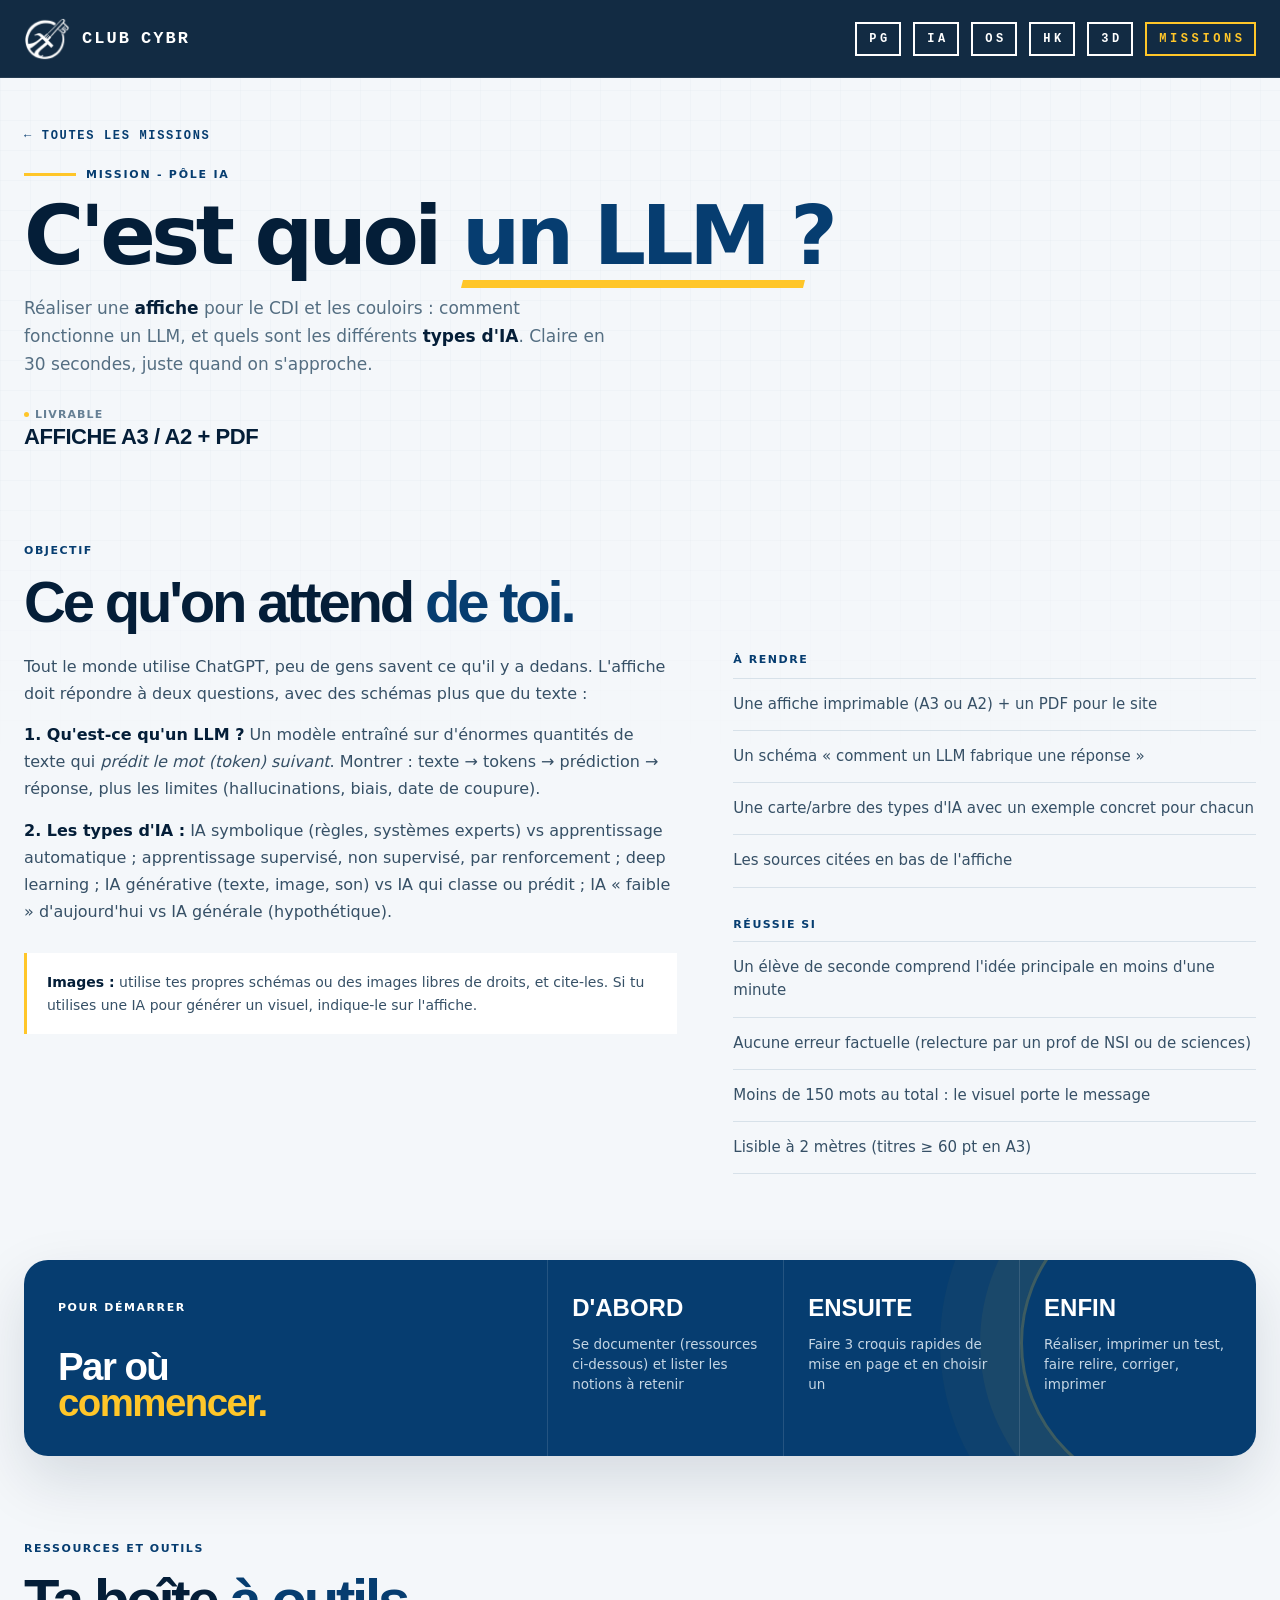
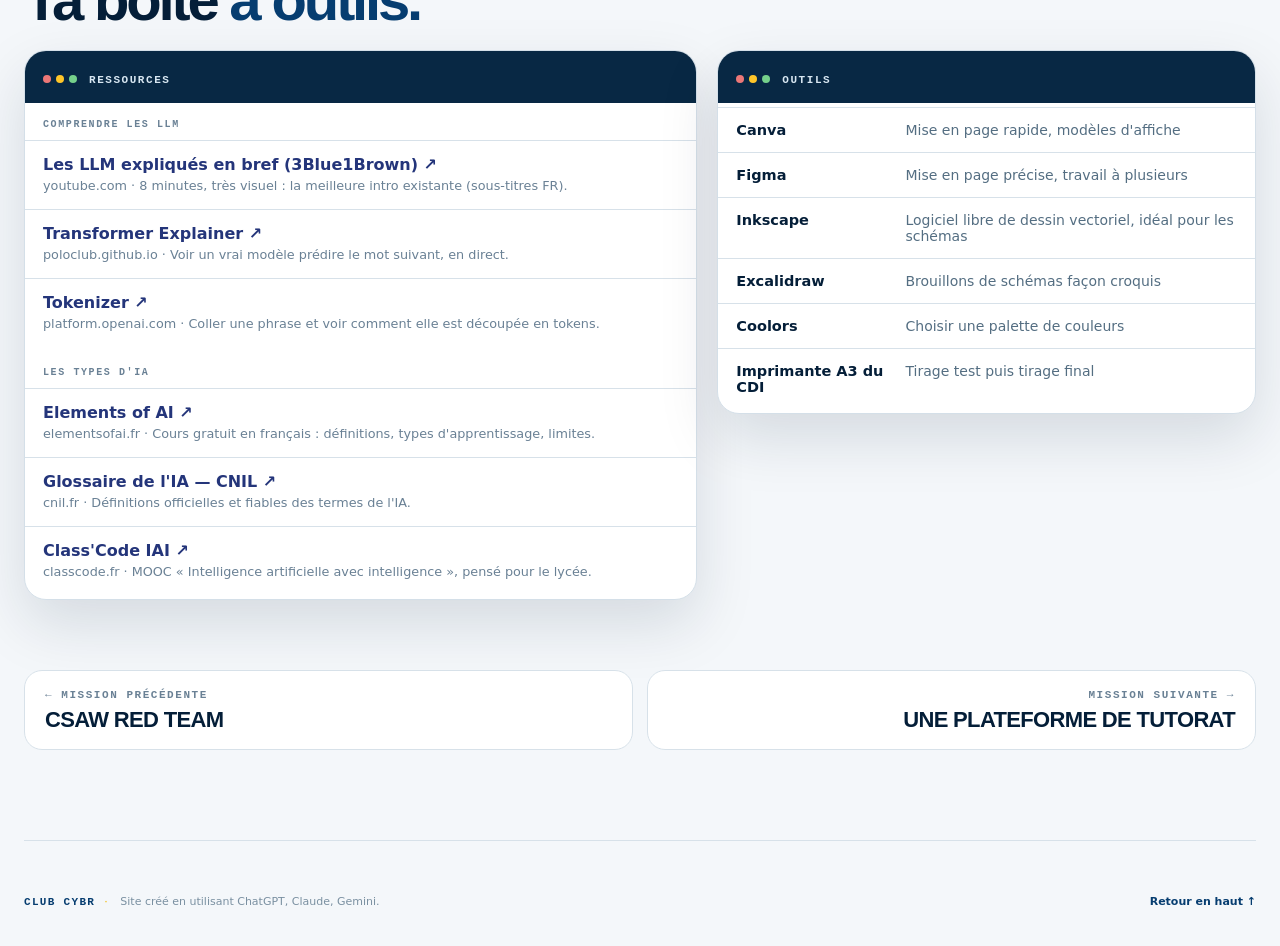
==== mission-affiche/index.html @ bc1d21cd "Add missions section and related assets Co-Authored-By: Claude Haiku 4.5 <noreply@anthropic.com>" ====
<!DOCTYPE html>
<html lang="fr">
<head>
  <meta charset="utf-8">
  <meta name="viewport" content="width=device-width, initial-scale=1">
  <meta name="theme-color" content="#063d70">
  <meta name="description" content="Réaliser une affiche pour le CDI et les couloirs : comment fonctionne un LLM, et quels sont les différents types d&#x27;IA. Claire en 30 secondes, juste quand on s&#x27;approche.">
  <title>C&#x27;est quoi un LLM ? — Club CYBR</title>
  
  <style>
:root {
  --navy:#063d70;
  --navy-deep:#041e38;
  --gold:#ffc629;
  --gold-2:#f2b800;
  --ice:#f4f7fa;
  --ink:#092a45;
  --muted:#6a8195;
  --line:#d7e1e9;
  --shadow:0 24px 60px rgba(4,30,56,.13);
  --dot:#d5dae5;
  --panel:#fff;
  --edge:#79839a;
  --accent:#24357a;
}
@media (prefers-color-scheme:dark) {
  :root {
    --dot:#232a3a;
    --panel:#1a2030;
    --ink:#e8ecf5;
    --muted:#9aa4ba;
    --line:#2a3247;
    --edge:#7f8aa6;
    --accent:#8fb0ff;
  }
}
* { box-sizing:border-box }
html { scroll-behavior:smooth }
body {
  margin:0;
  color:var(--ink);
  font-family:Inter,ui-sans-serif,system-ui,-apple-system,"Segoe UI",sans-serif;
  background:var(--ice);
  overflow-x:hidden;
}
a { text-decoration:none; color:inherit }
button { font:inherit }
.page-width { width:min(1240px,calc(100% - 48px)); margin-inline:auto }
/* --- Fond décoratif --- */
.bg-grid {
  position:fixed;
  inset:0;
  pointer-events:none;
  opacity:.16;
  background-image:linear-gradient(rgba(5,61,112,.12) 1px,transparent 1px),linear-gradient(90deg,rgba(5,61,112,.12) 1px,transparent 1px);
  background-size:30px 30px;
  mask-image:linear-gradient(to bottom,black 0 55%,transparent 90%);
  z-index:-3;
}
.bg-circuit {
  position:fixed;
  pointer-events:none;
  z-index:-2;
  opacity:.34;
}
.bg-circuit::before, .bg-circuit::after {
  content:"";
  position:absolute;
  background:var(--gold);
  box-shadow:0 0 0 5px rgba(255,198,41,.06);
}
.bg-circuit-a {
  width:320px;
  height:240px;
  right:-60px;
  top:110px;
  border:3px solid rgba(6,61,112,.35);
  border-left:0;
  clip-path:polygon(18% 0,100% 0,100% 100%,0 100%,0 78%,18% 78%);
}
.bg-circuit-a::before {
  width:82px;
  height:3px;
  left:-20px;
  top:58px;
}
.bg-circuit-a::after {
  width:3px;
  height:72px;
  left:60px;
  bottom:-20px;
}
.bg-circuit-b {
  width:250px;
  height:210px;
  left:-80px;
  top:620px;
  border:3px solid rgba(6,61,112,.25);
  border-right:0;
  clip-path:polygon(0 0,82% 0,82% 20%,100% 20%,100% 100%,0 100%);
}
.bg-circuit-b::before {
  width:70px;
  height:3px;
  right:-20px;
  top:50px;
}
.bg-circuit-b::after {
  width:3px;
  height:52px;
  right:40px;
  top:-15px;
}
/* --- En-tête --- */
.site-header {
  position:sticky;
  top:0;
  z-index:30;
  height:78px;
  padding:0 max(24px,calc((100vw - 1240px)/2));
  display:flex;
  align-items:center;
  gap:32px;
  background:rgba(4,30,56,.94);
  backdrop-filter:blur(16px);
  border-bottom:1px solid rgba(255,255,255,.08);
  color:#fff;
}
.brand {
  display:flex;
  align-items:center;
  gap:12px;
  min-width:0;
}
.brand-logo { display:block; width:46px; height:46px }
.brand-text { display:flex; flex-direction:column; gap:2px }
.header-nav { display:flex; gap:12px; margin-left:auto }
.header-nav a {
  padding:9px calc(12px - .3em) 9px 12px;   /* le retrait à droite compense l'espacement après la dernière lettre */
  border:2px solid #fff;
  font:700 12px/1 "Courier New",ui-monospace,monospace;
  letter-spacing:.3em;
  text-transform:uppercase;
  color:#fff;
  transition:color .2s, border-color .2s;
}
.header-nav a:hover { color:var(--gold); border-color:var(--gold) }
.header-nav a:focus-visible { outline-color:var(--gold) }
@media (max-width:1020px) {
  .header-nav { gap:8px }
  .header-nav a { padding:8px calc(9px - .18em) 8px 9px; font-size:11px; letter-spacing:.18em }
}
/* --- Hero --- */
.hero {
  min-height:690px;
  display:grid;
  grid-template-columns:1.02fr .98fr;
  align-items:center;
  gap:50px;
  padding-top:46px;
  padding-bottom:70px;
}
.hero-copy { padding-top:15px }
.kicker {
  display:flex;
  align-items:center;
  gap:10px;
  color:var(--navy);
  font-size:11px;
  font-weight:900;
  letter-spacing:.16em;
}
.kicker-line { height:3px; width:52px; background:var(--gold) }
h1 {
  margin:17px 0 20px;
  font-size:clamp(48px,7vw,82px);
  line-height:.93;
  letter-spacing:-.055em;
  color:var(--navy-deep);
}
h1 em { font-style:normal; color:var(--navy); position:relative }
h1 em::after {
  content:"";
  position:absolute;
  left:0;
  right:8%;
  bottom:-5px;
  height:8px;
  background:var(--gold);
  z-index:-1;
  transform:skewX(-14deg);
}
.hero-lead {
  max-width:590px;
  font-size:17px;
  line-height:1.65;
  color:#546e82;
  margin:0;
}
.hero-cta {
  display:flex;
  flex-wrap:wrap;
  gap:12px;
  margin-top:27px;
}
.btn {
  display:inline-flex;
  align-items:center;
  gap:16px;
  min-height:48px;
  padding:0 18px;
  border-radius:11px;
  border:1px solid var(--navy);
  font-size:12px;
  font-weight:900;
  letter-spacing:.05em;
  text-transform:uppercase;
  transition:transform .18s,box-shadow .18s;
}
.btn span { font-size:17px }
.btn:hover { transform:translateY(-2px); box-shadow:0 12px 28px rgba(4,30,56,.12) }
.btn-gold { background:var(--gold); border-color:var(--gold-2); color:var(--navy-deep) }
.btn-outline { background:#fff; color:var(--navy) }
.hero-meta {
  display:flex;
  flex-wrap:wrap;
  gap:18px 24px;
  margin-top:27px;
  font-size:11px;
  color:#668095;
  font-weight:700;
}
.hero-meta b { font-size:16px; color:var(--navy) }
.hero-meta i {
  display:inline-block;
  width:5px;
  height:5px;
  border-radius:50%;
  background:var(--gold);
  margin:0 5px 1px 0;
}
.hero-visual {
  min-height:540px;
  position:relative;
  display:grid;
  place-items:center;
}
.hero-lines { position:absolute; background:var(--gold); opacity:.9 }
.hero-lines-top {
  width:270px;
  height:4px;
  top:54px;
  right:30px;
  box-shadow:60px 34px 0 var(--gold),115px 68px 0 var(--gold);
}
.hero-lines-left {
  height:250px;
  width:4px;
  left:62px;
  bottom:70px;
  box-shadow:38px 72px 0 var(--gold),76px 125px 0 var(--gold);
}
.chip-shell {
  width:min(390px,75vw);
  aspect-ratio:1;
  position:relative;
  background:#c1cbd3;
  padding:17px;
  border:3px solid #82909a;
  box-shadow:0 24px 50px rgba(5,36,61,.18);
  clip-path:polygon(8% 0,92% 0,100% 8%,100% 92%,92% 100%,8% 100%,0 92%,0 8%);
}
.chip-shell::before {
  content:"";
  position:absolute;
  inset:28px;
  border:1px solid #a2afb8;
  background:#d9e0e5;
}
.chip-board {
  position:absolute;
  inset:54px;
  border-radius:14px;
  overflow:hidden;
  background:linear-gradient(145deg,#fbfcfd,#e6ebef);
  border:1px solid #b5c1c9;
  display:grid;
  place-items:center;
}
.chip-inner-grid {
  position:absolute;
  inset:0;
  background-image:linear-gradient(rgba(9,42,69,.07) 1px,transparent 1px),linear-gradient(90deg,rgba(9,42,69,.07) 1px,transparent 1px);
  background-size:18px 18px;
}
.chip-label {
  position:relative;
  display:flex;
  flex-direction:column;
  align-items:center;
  color:var(--navy);
}
.chip-pad {
  position:absolute;
  width:15px;
  height:15px;
  background:var(--gold);
  box-shadow:0 0 0 4px rgba(255,198,41,.13);
}
.pad-1 { left:18%; top:18% }
.pad-2 { right:18%; top:18% }
.pad-3 { left:18%; bottom:18% }
.pad-4 { right:18%; bottom:18% }
.chip-pins {
  position:absolute;
  z-index:2;
  background:repeating-linear-gradient(90deg,var(--gold) 0 8px,transparent 8px 18px);
}
.pins-top, .pins-bottom { left:18px; right:18px; height:18px }
.pins-top { top:-13px }
.pins-bottom { bottom:-13px }
.pins-left, .pins-right {
  top:18px;
  bottom:18px;
  width:18px;
  background:repeating-linear-gradient(0deg,var(--gold) 0 8px,transparent 8px 18px);
}
.pins-left { left:-13px }
.pins-right { right:-13px }
/* --- Pôles --- */
.poles { padding-top:72px }
.section-topline {
  display:flex;
  align-items:end;
  justify-content:space-between;
  gap:30px;
  margin-bottom:24px;
}
.section-topline>div:first-child {
  display:flex;
  align-items:center;
  gap:10px;
  flex-wrap:wrap;
}
.section-num {
  font:900 12px "Courier New",monospace;
  color:var(--gold-2);
  background:var(--navy);
  padding:8px 10px;
}
.section-label {
  font-size:11px;
  font-weight:900;
  letter-spacing:.14em;
  color:var(--navy);
  text-transform:uppercase;
}
.section-topline p {
  max-width:520px;
  margin:0;
  color:#71879a;
  font-size:13px;
  line-height:1.5;
}
.section-topline strong { color:var(--navy) }
.pole-grid { display:grid; grid-template-columns:repeat(12,1fr); gap:14px }
.pole {
  position:relative;
  border:0;
  padding:0;
  overflow:hidden;
  cursor:pointer;
  min-height:270px;
  background:var(--navy);
  text-align:left;
  border-radius:18px;
  box-shadow:var(--shadow);
  isolation:isolate;
  transition:transform .2s ease,box-shadow .2s ease;
}
.pole:hover { transform:translateY(-5px); box-shadow:0 30px 70px rgba(4,30,56,.2) }
.pole:nth-child(1) { grid-column:span 5; min-height:390px }
.pole:nth-child(2) { grid-column:span 7; min-height:250px }
.pole:nth-child(3) { grid-column:span 4 }
.pole:nth-child(4) { grid-column:span 4 }
.pole:nth-child(5) { grid-column:span 4 }
.pole img {
  position:absolute;
  inset:0;
  width:100%;
  height:100%;
  object-fit:cover;
  filter:saturate(.96) contrast(1.02);
  transform:scale(1.01);
  transition:transform .5s ease;
}
.pole:hover img { transform:scale(1.05) }
.pole-overlay {
  position:absolute;
  inset:0;
  background:linear-gradient(120deg,rgba(4,30,56,.92),rgba(4,30,56,.2) 72%),linear-gradient(0deg,rgba(4,30,56,.3),transparent 40%);
  z-index:1;
}
.pole-content {
  position:absolute;
  inset:0;
  z-index:2;
  color:#fff;
  padding:20px;
  display:flex;
  flex-direction:column;
}
.pole-top {
  display:flex;
  align-items:center;
  justify-content:space-between;
  gap:10px;
}
.pole-top b {
  display:grid;
  place-items:center;
  min-width:46px;
  height:38px;
  border:1px solid var(--gold);
  color:var(--gold);
  font:900 14px/1 "Courier New",monospace;
  padding:0 7px;
}
.pole-top span { font:900 9px/1 "Courier New",monospace; letter-spacing:.15em; color:#c3d8e8 }
.pole-top .available { color:var(--gold) }
.pole strong {
  margin-top:auto;
  font:900 clamp(28px,3.6vw,43px)/.9 "Arial Narrow",Inter,sans-serif;
  letter-spacing:-.045em;
  text-transform:uppercase;
}
.pole-caption { margin-top:9px; color:#d4e3ee; font-size:12px }
.pole-arrow {
  position:absolute;
  right:17px;
  bottom:14px;
  font-size:28px;
  color:var(--gold);
  font-weight:800;
}
/* --- Le principe --- */
.principle { padding-top:86px }
.principle-card {
  background:var(--navy);
  color:#fff;
  border-radius:24px;
  box-shadow:var(--shadow);
  display:grid;
  grid-template-columns:1fr 1.35fr;
  overflow:hidden;
  position:relative;
}
.principle-card::after {
  content:"";
  position:absolute;
  right:-70px;
  top:-70px;
  width:300px;
  height:300px;
  border:3px solid rgba(255,198,41,.22);
  border-radius:50%;
  box-shadow:0 0 0 40px rgba(255,198,41,.05),0 0 0 80px rgba(255,198,41,.03);
}
.principle-title { padding:36px 34px; border-right:1px solid rgba(255,255,255,.12) }
.principle-title .section-label { color:#fff }
.principle-title h2 {
  font:900 clamp(28px,3vw,44px)/.92 "Arial Narrow",Inter,sans-serif;
  letter-spacing:-.04em;
  margin:34px 0 0;
}
.principle-title h2 em { font-style:normal; color:var(--gold) }
.steps {
  display:grid;
  grid-template-columns:repeat(3,1fr);
  position:relative;
  z-index:1;
}
.step { padding:36px 24px; border-right:1px solid rgba(255,255,255,.12) }
.step:last-child { border-right:0 }
.step span {
  display:inline-flex;
  color:var(--gold);
  border:1px solid rgba(255,198,41,.5);
  width:36px;
  height:30px;
  align-items:center;
  justify-content:center;
  font:900 11px "Courier New",monospace;
}
.step strong {
  display:block;
  font:900 24px/1 "Arial Narrow",Inter,sans-serif;
  text-transform:uppercase;
  margin-top:38px;
}
.step p {
  font-size:12px;
  line-height:1.5;
  color:#c5d6e4;
  max-width:210px;
}
/* --- Parcours (graphe) --- */
.curriculum { padding-top:105px }
.curriculum-intro { align-items:center }
.curriculum-intro h2 {
  flex-basis:100%;
  margin:9px 0 0;
  font:900 clamp(34px,5vw,58px)/.9 "Arial Narrow",Inter,sans-serif;
  color:var(--navy-deep);
  letter-spacing:-.055em;
}
.curriculum-intro h2 em { font-style:normal; color:var(--navy) }
.graph-frame {
  border-radius:22px;
  background:#fff;
  border:1px solid #d4dfe8;
  box-shadow:var(--shadow);
  display:block;
  overflow:hidden;   /* arrondit aussi les coins de l'en-tête et du pied */
}
.graph-header {
  height:52px;
  background:#082844;
  color:#d8e7f2;
  display:flex;
  align-items:center;
  justify-content:space-between;
  padding:0 18px;
  gap:15px;
}
.terminal-dot {
  width:8px;
  height:8px;
  border-radius:50%;
  display:inline-block;
  margin-right:5px;
}
.terminal-dot.red { background:#ec7777 }
.terminal-dot.yellow { background:var(--gold) }
.terminal-dot.green { background:#75d18b }
.graph-header strong { font:900 11px "Courier New",monospace; letter-spacing:.14em; margin-left:7px }
.graph-stage {
  position:relative;
  overflow:hidden;
  min-height:80vh;
  background:radial-gradient(circle at 50% 0,rgba(10,75,132,.05),transparent 48%),#f9fbfc;
}
.cy {
  position:absolute;
  inset:0;
  background-image:radial-gradient(var(--dot) 1px,transparent 1px);
  background-size:22px 22px;
}
.recenter {
  position:absolute;
  top:12px;
  left:12px;
  display:grid;
  place-items:center;
  width:38px;
  height:38px;
  padding:0;
  color:var(--ink);
  background:var(--panel);
  border:1px solid var(--line);
  border-radius:10px;
  cursor:pointer;
}
.recenter:hover { border-color:var(--accent) }
:focus-visible { outline:2px solid var(--accent); outline-offset:2px }
.legend {
  display:flex;
  flex-wrap:wrap;
  gap:6px 18px;
  margin:0;
  padding:12px 18px;
  list-style:none;
  font-size:.8rem;
  color:var(--muted);
  background:var(--panel);
  border-top:1px solid var(--line);
}
.legend li { display:flex; align-items:center; gap:6px }
.legend i, .chip i {
  width:11px;
  height:11px;
  border-radius:3px;
  border:1.5px solid;
  display:inline-block;
}
.panel {
  position:absolute;
  top:0;
  right:0;
  bottom:0;
  width:clamp(300px,28%,420px);
  box-sizing:border-box;
  padding:24px 22px;
  overflow:auto;
  background:var(--panel);
  border-left:1px solid var(--line);
  box-shadow:-8px 0 24px rgba(0,0,0,.08);
  transform:translateX(105%);
  transition:transform .25s ease;
  z-index:10;
}
.panel.open { transform:none }
.panel h2 { margin:0 28px 10px 0; font-size:1.4rem; line-height:1.25 }
.panel h3 { margin:22px 0 8px; font-size:.95rem }
.x {
  position:absolute;
  top:12px;
  right:12px;
  width:32px;
  height:32px;
  padding:0;
  font-size:1.2rem;
  line-height:1;
}
.chips {
  display:flex;
  flex-wrap:wrap;
  gap:8px;
  margin:0;
}
.chip {
  display:inline-flex;
  align-items:center;
  gap:6px;
  padding:2px 10px;
  font-size:.82rem;
  color:var(--muted);
  border:1px solid var(--line);
  border-radius:99px;
}
.desc { margin:14px 0 0 }
.res { margin:0; padding:0; list-style:none }
.res li { padding:8px 0; border-top:1px solid var(--line) }
.res a {
  display:inline-flex;
  align-items:center;
  gap:6px;
  color:var(--accent);
  font-weight:700;
  text-decoration:none;
}
.res a:hover { text-decoration:underline }
.none, .res .off { color:var(--muted) }
.res-note { margin:3px 0 0; font-size:.8rem; color:var(--muted); line-height:1.4 }
@media (max-width:720px) {
  .panel {
    top:auto;
    left:0;
    width:auto;
    max-height:46vh;
    border-left:0;
    border-top:1px solid var(--line);
    border-radius:16px 16px 0 0;
    transform:translateY(105%);
  }
}
@media (prefers-reduced-motion:reduce) {
  .panel { transition:none }
}
/* --- Pied de page --- */
.site-footer {
  display:flex;
  justify-content:space-between;
  gap:20px;
  padding:54px 0 38px;
  margin-top:90px;
  border-top:1px solid var(--line);
  font-size:11px;
  color:#7a90a1;
}
.site-footer strong { color:var(--navy); letter-spacing:.12em; font-family:"Courier New",ui-monospace,monospace }
.site-footer span { margin:0 9px; color:var(--gold-2) }
.site-footer a { font-weight:800; color:var(--navy) }
@media (max-width:1020px) {
  .hero { grid-template-columns:1fr; gap:0; padding-top:35px }
  .hero-visual { order:-1; min-height:480px }
  .hero-copy { padding-top:0 }
  .pole-grid { grid-template-columns:repeat(6,1fr) }
  .pole:nth-child(1) { grid-column:span 3; min-height:340px }
  .pole:nth-child(2) { grid-column:span 3; min-height:340px }
  .pole:nth-child(n/**/+3) { grid-column:span 2 }
  .principle-card { grid-template-columns:1fr }
  .principle-title { border-right:0; border-bottom:1px solid rgba(255,255,255,.12) }
}
@media (max-width:720px) {
  .page-width { width:min(100% - 28px,1240px) }
  .site-header { padding:0 14px; gap:13px; height:68px }
  .header-nav { display:none }
  .hero { min-height:auto; padding:36px 0 45px }
  .hero-visual { min-height:360px }
  .chip-shell { width:min(300px,74vw) }
  .chip-board { inset:42px }
  .hero-lines-top { top:22px; right:12px }
  .hero-lines-left { left:20px; bottom:20px }
  .hero-meta { gap:10px 16px }
  .poles { padding-top:45px }
  .section-topline { align-items:flex-start; flex-direction:column }
  .pole-grid { grid-template-columns:1fr }
  .pole:nth-child(1), .pole:nth-child(2), .pole:nth-child(n/**/+3) { grid-column:1; min-height:270px }
  .principle { padding-top:54px }
  .steps { grid-template-columns:1fr }
  .step { border-right:0; border-bottom:1px solid rgba(255,255,255,.12) }
  .step:last-child { border-bottom:0 }
  .curriculum { padding-top:70px }
  .curriculum-intro h2 { font-size:44px }
  .site-footer { flex-direction:column; margin-top:60px }
}
@media (prefers-reduced-motion:reduce) {
  html { scroll-behavior:auto }
  .btn, .pole, .pole img { transition:none }
}
.brand-text strong {
  display:flex;
  align-items:center;
  gap:10px;
  font:900 17px/1 "Courier New",ui-monospace,monospace;
  letter-spacing:.12em;
}
.brand-text strong span { display:inline-block; font:inherit }
.pole.selected { outline:3px solid var(--gold); outline-offset:3px }
@media (max-width:720px) {
  .brand-text strong { font-size:15px; gap:8px }
  .brand-logo { width:40px; height:40px }
}
.chip-label span, .chip-label b { font:900 35px/.95 "Courier New",ui-monospace,monospace; letter-spacing:.08em }
@media (max-width:720px) {
  .chip-label span, .chip-label b { font-size:27px }
}
  </style>
  <link rel="stylesheet" href="../missions.css">
</head>
<body>
  <div class="bg-grid" aria-hidden="true"></div>
  <header class="site-header">
<div class="brand">
  <a href="https://www.pisurquatre.xyz/" aria-label="Site Pi sur quatre">
    <img class="brand-logo" src="../assets/logo2-blanc.png" alt="" width="46" height="46">
  </a>
  <a class="brand-text" href="../index.html#accueil" aria-label="Club CYBR, retour à l'accueil">
    <strong><span>CLUB</span><span>CYBR</span></strong>
  </a>
</div>
    <nav class="header-nav" aria-label="Navigation principale">
      <a href="../index.html#parcours-programmation">PG</a>
      <a href="../index.html#parcours-ia">IA</a>
      <a href="../index.html#parcours-os">OS</a>
      <a href="../index.html#parcours-hacking">HK</a>
      <a href="../index.html#parcours-3D">3D</a>
        <a class="nav-ms" href="../index.html#missions">MISSIONS</a>
      </nav>
  </header>

  <main class="m-page" id="haut">
  <section class="m-hero page-width">
    <a class="back-link" href="../index.html#missions">← TOUTES LES MISSIONS</a>
    <div class="kicker"><span class="kicker-line"></span> MISSION - PÔLE IA</div>
    <h1>C'est quoi <em>un LLM ?</em></h1>
    <div class="hero-lead"><p>Réaliser une <strong>affiche</strong> pour le CDI et les couloirs : comment fonctionne un LLM, et quels sont les différents <strong>types d'IA</strong>. Claire en 30 secondes, juste quand on s'approche.</p></div>
    <div class="m-facts"><div><i></i>LIVRABLE<b>affiche A3 / A2 + PDF</b></div></div>
  </section>

  <section class="m-sec page-width">
    <div class="section-topline curriculum-intro"><div><span class="section-label">OBJECTIF</span><h2>Ce qu'on attend <em>de toi.</em></h2></div></div>
    <div class="m-body">
      <div><div class="m-prose"><p>Tout le monde utilise ChatGPT, peu de gens savent ce qu'il y a dedans. L'affiche doit répondre à deux questions, avec des schémas plus que du texte :</p>
<p><strong>1. Qu'est-ce qu'un LLM ?</strong> Un modèle entraîné sur d'énormes quantités de texte qui <em>prédit le mot (token) suivant</em>. Montrer : texte → tokens → prédiction → réponse, plus les limites (hallucinations, biais, date de coupure).</p>
<p><strong>2. Les types d'IA :</strong> IA symbolique (règles, systèmes experts) vs apprentissage automatique ; apprentissage supervisé, non supervisé, par renforcement ; deep learning ; IA générative (texte, image, son) vs IA qui classe ou prédit ; IA « faible » d'aujourd'hui vs IA générale (hypothétique).</p></div><div class="m-note"><p><strong>Images :</strong> utilise tes propres schémas ou des images libres de droits, et cite-les. Si tu utilises une IA pour générer un visuel, indique-le sur l'affiche.</p></div></div>
      <div class="m-side"><span class="section-label">À rendre</span><ul class="m-list"><li>Une affiche imprimable (A3 ou A2) + un PDF pour le site</li><li>Un schéma « comment un LLM fabrique une réponse »</li><li>Une carte/arbre des types d'IA avec un exemple concret pour chacun</li><li>Les sources citées en bas de l'affiche</li></ul><div class="m-ok"><span class="section-label">Réussie si</span><ul class="m-list"><li>Un élève de seconde comprend l'idée principale en moins d'une minute</li><li>Aucune erreur factuelle (relecture par un prof de NSI ou de sciences)</li><li>Moins de 150 mots au total : le visuel porte le message</li><li>Lisible à 2 mètres (titres ≥ 60 pt en A3)</li></ul></div></div>
    </div>
  </section>
  
  <section class="principle page-width">
    <div class="principle-card">
      <div class="principle-title"><span class="section-label">POUR DÉMARRER</span><h2>Par où<br><em>commencer.</em></h2></div>
      <div class="steps m-steps" style="--n:3"><div class="step"><strong>D'abord</strong><p>Se documenter (ressources ci-dessous) et lister les notions à retenir</p></div><div class="step"><strong>Ensuite</strong><p>Faire 3 croquis rapides de mise en page et en choisir un</p></div><div class="step"><strong>Enfin</strong><p>Réaliser, imprimer un test, faire relire, corriger, imprimer</p></div></div>
    </div>
  </section>
  
  <section class="m-sec page-width">
    <div class="section-topline curriculum-intro"><div><span class="section-label">RESSOURCES ET OUTILS</span><h2>Ta boîte <em>à outils.</em></h2></div></div>
    <div class="m-two"><div class="graph-frame m-frame">
        <div class="graph-header"><div><span class="terminal-dot red"></span><span class="terminal-dot yellow"></span><span class="terminal-dot green"></span><strong>RESSOURCES</strong></div></div>
        <div class="res-group">COMPRENDRE LES LLM</div>
<ul class="res"><li><a href="https://www.youtube.com/watch?v=LPZh9BOjkQs" target="_blank" rel="noopener">Les LLM expliqués en bref (3Blue1Brown) ↗</a><p class="res-note">youtube.com · 8 minutes, très visuel : la meilleure intro existante (sous-titres FR).</p></li><li><a href="https://poloclub.github.io/transformer-explainer/" target="_blank" rel="noopener">Transformer Explainer ↗</a><p class="res-note">poloclub.github.io · Voir un vrai modèle prédire le mot suivant, en direct.</p></li><li><a href="https://platform.openai.com/tokenizer" target="_blank" rel="noopener">Tokenizer ↗</a><p class="res-note">platform.openai.com · Coller une phrase et voir comment elle est découpée en tokens.</p></li></ul>
<div class="res-group">LES TYPES D&#X27;IA</div>
<ul class="res"><li><a href="https://www.elementsofai.fr/" target="_blank" rel="noopener">Elements of AI ↗</a><p class="res-note">elementsofai.fr · Cours gratuit en français : définitions, types d'apprentissage, limites.</p></li><li><a href="https://www.cnil.fr/fr/intelligence-artificielle/glossaire-ia" target="_blank" rel="noopener">Glossaire de l'IA — CNIL ↗</a><p class="res-note">cnil.fr · Définitions officielles et fiables des termes de l'IA.</p></li><li><a href="https://classcode.fr/iai" target="_blank" rel="noopener">Class'Code IAI ↗</a><p class="res-note">classcode.fr · MOOC « Intelligence artificielle avec intelligence », pensé pour le lycée.</p></li></ul>
      </div><div class="graph-frame m-frame">
        <div class="graph-header"><div><span class="terminal-dot red"></span><span class="terminal-dot yellow"></span><span class="terminal-dot green"></span><strong>OUTILS</strong></div></div>
        <ul class="res m-tools"><li><strong>Canva</strong><span>Mise en page rapide, modèles d'affiche</span></li><li><strong>Figma</strong><span>Mise en page précise, travail à plusieurs</span></li><li><strong>Inkscape</strong><span>Logiciel libre de dessin vectoriel, idéal pour les schémas</span></li><li><strong>Excalidraw</strong><span>Brouillons de schémas façon croquis</span></li><li><strong>Coolors</strong><span>Choisir une palette de couleurs</span></li><li><strong>Imprimante A3 du CDI</strong><span>Tirage test puis tirage final</span></li></ul>
      </div></div>
  </section>
  <nav class="m-pager page-width" aria-label="Autres missions">
    <a href="../mission-ctf/index.html"><small>← MISSION PRÉCÉDENTE</small><b>CSAW Red Team</b></a>
    <a href="../mission-tutorat/index.html"><small>MISSION SUIVANTE →</small><b>Une plateforme de tutorat</b></a>
  </nav>
  </main>
  <footer class="site-footer page-width">
    <div><strong>CLUB CYBR</strong><span>·</span> Site créé en utilisant ChatGPT, Claude, Gemini. </div>
    <a href="#haut">Retour en haut ↑</a>
  </footer>
</body>
</html>
---- missions.css ----
/* Club CYBR — styles des missions (liste sur l'accueil + pages mission). Complète le style de index.html. */
/* ---------- Ajouts missions (même vocabulaire que le site) ---------- */
.header-nav .nav-ms{border-color:var(--gold);color:var(--gold)}
.header-nav .nav-ms:hover{color:#fff;border-color:#fff}

.missions{padding-top:105px}
.mission-grid{display:grid;grid-template-columns:repeat(3,1fr);gap:14px}
.mission{position:relative;display:flex;flex-direction:column;padding:18px 20px;border-radius:18px;background:var(--navy);color:#fff;box-shadow:var(--shadow);overflow:hidden;isolation:isolate;transition:transform .2s,box-shadow .2s}
.mission::before{content:"";position:absolute;inset:0;z-index:-1;background-image:linear-gradient(rgba(255,255,255,.05) 1px,transparent 1px),linear-gradient(90deg,rgba(255,255,255,.05) 1px,transparent 1px);background-size:30px 30px}
.mission:hover{transform:translateY(-5px);box-shadow:0 30px 70px rgba(4,30,56,.2)}
.mission strong{display:-webkit-box;-webkit-line-clamp:2;-webkit-box-orient:vertical;overflow:hidden;height:2.1em;font:900 clamp(22px,2.2vw,28px)/1.05 "Arial Narrow",Inter,sans-serif;letter-spacing:-.04em;text-transform:uppercase;padding-right:30px}
.mission p{display:-webkit-box;-webkit-line-clamp:3;-webkit-box-orient:vertical;overflow:hidden;height:4.5em;margin:8px 34px 0 0;font-size:12.5px;line-height:1.5;color:rgb(197,214,228)}
.mission .pole-arrow{z-index:1;bottom:12px;font-size:24px}

/* page mission */
.m-hero{padding-top:46px;padding-bottom:10px}
.m-hero h1{max-width:15ch}
.back-link{display:inline-block;margin-bottom:26px;font:700 12px/1 "Courier New",monospace;letter-spacing:.14em;color:var(--navy)}
.back-link:hover{color:var(--gold-2)}
.m-facts{display:flex;flex-wrap:wrap;gap:12px 34px;margin-top:30px}
.m-facts div{font-size:11px;font-weight:700;color:rgb(102,128,149);letter-spacing:.1em}
.m-facts b{display:block;margin-top:5px;font:900 22px/1 "Arial Narrow",Inter,sans-serif;letter-spacing:-.02em;color:var(--navy-deep);text-transform:uppercase}
.m-facts .hot b{color:#c0392b}
.m-facts i{display:inline-block;width:5px;height:5px;border-radius:50%;background:var(--gold);margin:0 6px 1px 0}

.m-sec{padding-top:86px}
.m-body{display:grid;grid-template-columns:minmax(0,1fr) minmax(0,.8fr);gap:56px;align-items:start}
.m-prose{font-size:16px;line-height:1.7;color:rgb(54,80,102)}
.m-prose p{margin:0 0 14px}
.m-prose b,.m-prose strong{color:var(--navy-deep)}
.m-list{margin:0;padding:0;list-style:none}
.m-list li{padding:14px 0;border-top:1px solid var(--line);font-size:15px;line-height:1.55;color:rgb(54,80,102)}
.m-list li:last-child{border-bottom:1px solid var(--line)}
.m-side .section-label{display:block;margin-bottom:12px}
.m-ok{margin-top:28px;font-size:15px;line-height:1.6;color:rgb(54,80,102)}
.m-ok .section-label{display:block;margin-bottom:8px}
.m-note{margin-top:28px;padding:18px 20px;border-left:3px solid var(--gold);background:#fff;font-size:14px;line-height:1.6;color:rgb(54,80,102)}
.m-note b{color:var(--navy-deep)}
.m-extra{margin-top:30px}
.m-extra h3{font:900 22px/1 "Arial Narrow",Inter,sans-serif;text-transform:uppercase;letter-spacing:-.02em;color:var(--navy-deep);margin:0 0 10px}
.m-extra .m-box>p{font-size:14px;color:var(--muted)}
.m-pre{background:rgb(8,40,68);color:rgb(216,231,242);border-radius:14px;padding:18px 20px;font:13px/1.65 "Courier New",ui-monospace,monospace;overflow-x:auto;white-space:pre-wrap;margin:12px 0 0}
.m-pre .c{color:var(--gold)}
.m-time{margin:0;padding:0;list-style:none}
.m-time li{display:grid;grid-template-columns:150px 1fr;gap:12px;padding:12px 0;border-top:1px solid var(--line)}
.m-time li:last-child{border-bottom:1px solid var(--line)}
.m-time .dt{font:900 12px "Courier New",monospace;letter-spacing:.06em;color:var(--navy)}
.m-time li.hot .dt{color:#c0392b}
.m-time .ev{font-size:14.5px;color:rgb(54,80,102)}

.principle-card .step strong{margin-top:0}
.principle-card .step p{font-size:13.5px;max-width:none}

.m-frame .res li{padding:14px 18px}
.m-frame .res{padding:4px 0}
.m-frame .res-group{padding:16px 18px 6px;font:900 10px "Courier New",monospace;letter-spacing:.16em;color:var(--muted)}
.m-frame .res a{color:var(--accent)}
.m-tools li{display:grid;grid-template-columns:minmax(0,.9fr) minmax(0,2fr);gap:4px 20px;align-items:baseline}
.m-tools strong{font-size:14.5px;color:var(--navy-deep)}
.m-tools span{font-size:14px;color:rgb(84,110,130)}
.m-two{display:grid;grid-template-columns:1.25fr 1fr;gap:20px;align-items:start}

.m-pager{display:grid;grid-template-columns:1fr 1fr;gap:14px;padding-top:70px}
.m-pager a{padding:18px 20px;border-radius:18px;border:1px solid var(--line);background:#fff}
.m-pager a:hover{border-color:var(--navy)}
.m-pager a:last-child{text-align:right}
.m-pager small{display:block;font:700 11px "Courier New",monospace;letter-spacing:.14em;color:var(--muted)}
.m-pager b{display:block;margin-top:8px;font:900 22px/1 "Arial Narrow",Inter,sans-serif;text-transform:uppercase;letter-spacing:-.03em;color:var(--navy-deep)}

@media (max-width:1020px){
  .mission-grid{grid-template-columns:repeat(2,1fr)}
  .m-body,.m-two{grid-template-columns:1fr;gap:34px}
}
@media (max-width:720px){
  .missions,.m-sec{padding-top:60px}
  .mission-grid{grid-template-columns:1fr}
  .m-tools li{grid-template-columns:1fr}
  .m-time li{grid-template-columns:1fr;gap:2px}
  .m-pager{grid-template-columns:1fr}
  .m-pager a:last-child{text-align:left}
}

/* ajouts pour les pages générées depuis les fichiers .md */
.m-hero .hero-lead p{margin:0 0 10px}
.m-hero .hero-lead strong{color:var(--navy-deep)}
.m-list{margin:0;padding:0;list-style:none}
ol.m-list{counter-reset:etape}
ol.m-list li::before{counter-increment:etape;content:counter(etape) ". ";font-weight:800;color:var(--navy)}
.m-side .m-list li,.m-extra .m-list li{font-size:15px}
.m-ok .m-list{margin-top:4px}
.m-extra h3{margin-top:4px}
.m-extra h4{font-size:15px;margin:16px 0 6px;color:var(--navy-deep)}
.m-extra p{font-size:14.5px;line-height:1.6;color:rgb(84,110,130)}
.m-note p{margin:0 0 10px}.m-note p:last-child{margin:0}
.m-note strong{color:var(--navy-deep)}
.m-pre code{font:inherit}
.m-frame-txt{padding:12px 18px;font-size:14px;color:var(--muted)}
.m-tools li span{display:block}
.m-steps{grid-template-columns:repeat(var(--n,3),1fr)}
@media (max-width:720px){.m-steps{grid-template-columns:1fr}}
.header-nav .nav-ms{border-color:var(--gold);color:var(--gold)}
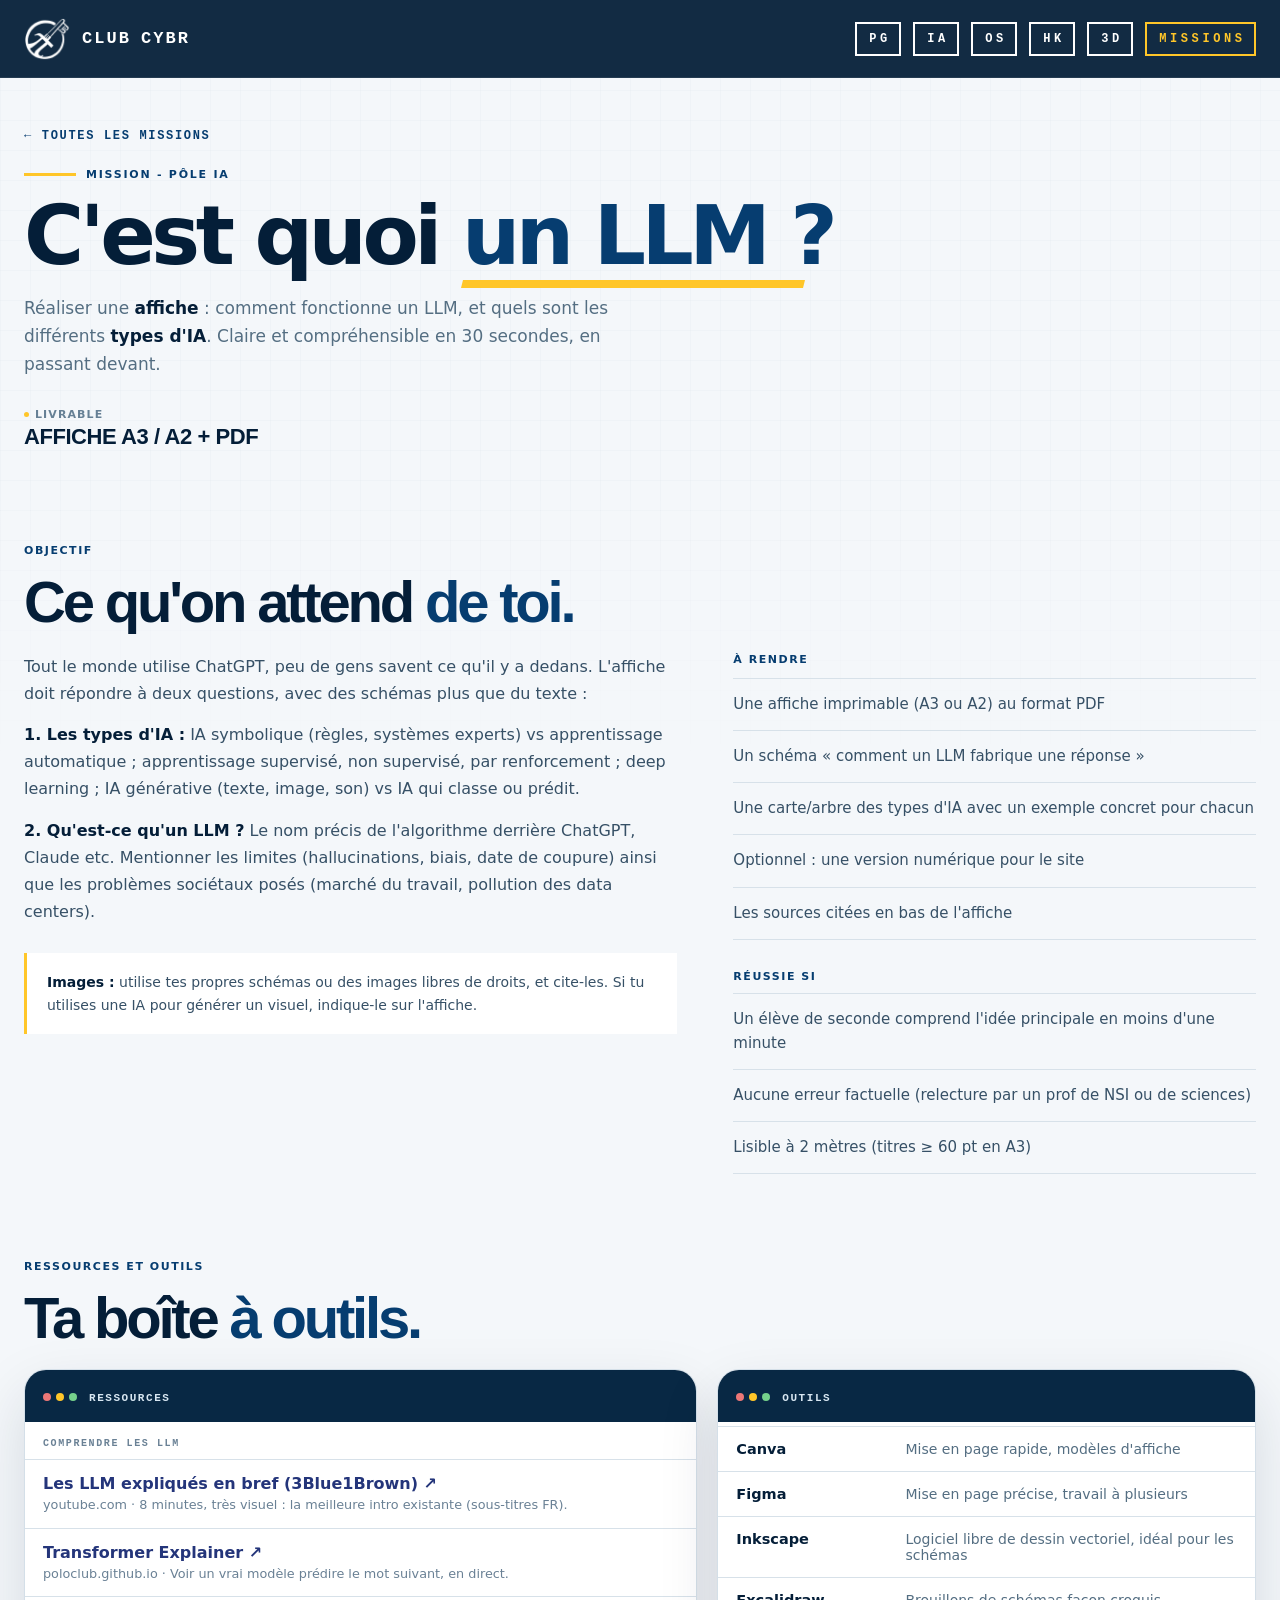
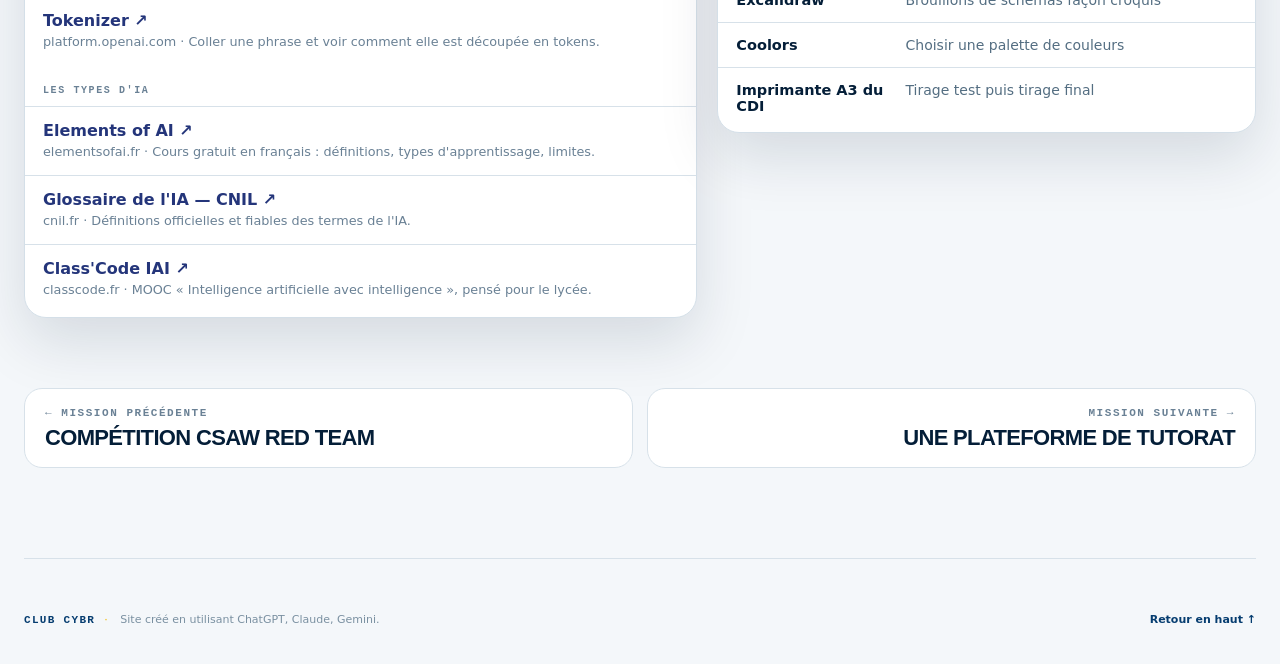
==== commit 8a75b647: "Update missions heading and briefs Co-Authored-By: Claude Opus 5.5 <noreply@anthropic.com>" ====
--- a/mission-affiche/index.html
+++ b/mission-affiche/index.html
@@ -4,7 +4,7 @@
   <meta charset="utf-8">
   <meta name="viewport" content="width=device-width, initial-scale=1">
   <meta name="theme-color" content="#063d70">
-  <meta name="description" content="Réaliser une affiche pour le CDI et les couloirs : comment fonctionne un LLM, et quels sont les différents types d&#x27;IA. Claire en 30 secondes, juste quand on s&#x27;approche.">
+  <meta name="description" content="Réaliser une affiche : comment fonctionne un LLM, et quels sont les différents types d&#x27;IA. Claire et compréhensible en 30 secondes, en passant devant.">
   <title>C&#x27;est quoi un LLM ? — Club CYBR</title>
   
   <style>
@@ -765,7 +765,7 @@
     <a class="back-link" href="../index.html#missions">← TOUTES LES MISSIONS</a>
     <div class="kicker"><span class="kicker-line"></span> MISSION - PÔLE IA</div>
     <h1>C'est quoi <em>un LLM ?</em></h1>
-    <div class="hero-lead"><p>Réaliser une <strong>affiche</strong> pour le CDI et les couloirs : comment fonctionne un LLM, et quels sont les différents <strong>types d'IA</strong>. Claire en 30 secondes, juste quand on s'approche.</p></div>
+    <div class="hero-lead"><p>Réaliser une <strong>affiche</strong> : comment fonctionne un LLM, et quels sont les différents <strong>types d'IA</strong>. Claire et compréhensible en 30 secondes, en passant devant.</p></div>
     <div class="m-facts"><div><i></i>LIVRABLE<b>affiche A3 / A2 + PDF</b></div></div>
   </section>
 
@@ -773,18 +773,12 @@
     <div class="section-topline curriculum-intro"><div><span class="section-label">OBJECTIF</span><h2>Ce qu'on attend <em>de toi.</em></h2></div></div>
     <div class="m-body">
       <div><div class="m-prose"><p>Tout le monde utilise ChatGPT, peu de gens savent ce qu'il y a dedans. L'affiche doit répondre à deux questions, avec des schémas plus que du texte :</p>
-<p><strong>1. Qu'est-ce qu'un LLM ?</strong> Un modèle entraîné sur d'énormes quantités de texte qui <em>prédit le mot (token) suivant</em>. Montrer : texte → tokens → prédiction → réponse, plus les limites (hallucinations, biais, date de coupure).</p>
-<p><strong>2. Les types d'IA :</strong> IA symbolique (règles, systèmes experts) vs apprentissage automatique ; apprentissage supervisé, non supervisé, par renforcement ; deep learning ; IA générative (texte, image, son) vs IA qui classe ou prédit ; IA « faible » d'aujourd'hui vs IA générale (hypothétique).</p></div><div class="m-note"><p><strong>Images :</strong> utilise tes propres schémas ou des images libres de droits, et cite-les. Si tu utilises une IA pour générer un visuel, indique-le sur l'affiche.</p></div></div>
-      <div class="m-side"><span class="section-label">À rendre</span><ul class="m-list"><li>Une affiche imprimable (A3 ou A2) + un PDF pour le site</li><li>Un schéma « comment un LLM fabrique une réponse »</li><li>Une carte/arbre des types d'IA avec un exemple concret pour chacun</li><li>Les sources citées en bas de l'affiche</li></ul><div class="m-ok"><span class="section-label">Réussie si</span><ul class="m-list"><li>Un élève de seconde comprend l'idée principale en moins d'une minute</li><li>Aucune erreur factuelle (relecture par un prof de NSI ou de sciences)</li><li>Moins de 150 mots au total : le visuel porte le message</li><li>Lisible à 2 mètres (titres ≥ 60 pt en A3)</li></ul></div></div>
+<p><strong>1. Les types d'IA :</strong> IA symbolique (règles, systèmes experts) vs apprentissage automatique ; apprentissage supervisé, non supervisé, par renforcement ; deep learning ; IA générative (texte, image, son) vs IA qui classe ou prédit.</p>
+<p><strong>2. Qu'est-ce qu'un LLM ?</strong> Le nom précis de l'algorithme derrière ChatGPT, Claude etc. Mentionner les limites (hallucinations, biais, date de coupure) ainsi que les problèmes sociétaux posés (marché du travail, pollution des data centers).</p></div><div class="m-note"><p><strong>Images :</strong> utilise tes propres schémas ou des images libres de droits, et cite-les. Si tu utilises une IA pour générer un visuel, indique-le sur l'affiche.</p></div></div>
+      <div class="m-side"><span class="section-label">À rendre</span><ul class="m-list"><li>Une affiche imprimable (A3 ou A2) au format PDF </li><li>Un schéma « comment un LLM fabrique une réponse »</li><li>Une carte/arbre des types d'IA avec un exemple concret pour chacun</li><li>Optionnel : une version numérique pour le site</li><li>Les sources citées en bas de l'affiche</li></ul><div class="m-ok"><span class="section-label">Réussie si</span><ul class="m-list"><li>Un élève de seconde comprend l'idée principale en moins d'une minute</li><li>Aucune erreur factuelle (relecture par un prof de NSI ou de sciences)</li><li>Lisible à 2 mètres (titres ≥ 60 pt en A3)</li></ul></div></div>
     </div>
   </section>
   
-  <section class="principle page-width">
-    <div class="principle-card">
-      <div class="principle-title"><span class="section-label">POUR DÉMARRER</span><h2>Par où<br><em>commencer.</em></h2></div>
-      <div class="steps m-steps" style="--n:3"><div class="step"><strong>D'abord</strong><p>Se documenter (ressources ci-dessous) et lister les notions à retenir</p></div><div class="step"><strong>Ensuite</strong><p>Faire 3 croquis rapides de mise en page et en choisir un</p></div><div class="step"><strong>Enfin</strong><p>Réaliser, imprimer un test, faire relire, corriger, imprimer</p></div></div>
-    </div>
-  </section>
   
   <section class="m-sec page-width">
     <div class="section-topline curriculum-intro"><div><span class="section-label">RESSOURCES ET OUTILS</span><h2>Ta boîte <em>à outils.</em></h2></div></div>
@@ -800,7 +794,7 @@
       </div></div>
   </section>
   <nav class="m-pager page-width" aria-label="Autres missions">
-    <a href="../mission-ctf/index.html"><small>← MISSION PRÉCÉDENTE</small><b>CSAW Red Team</b></a>
+    <a href="../mission-ctf/index.html"><small>← MISSION PRÉCÉDENTE</small><b>Compétition CSAW Red Team</b></a>
     <a href="../mission-tutorat/index.html"><small>MISSION SUIVANTE →</small><b>Une plateforme de tutorat</b></a>
   </nav>
   </main>
